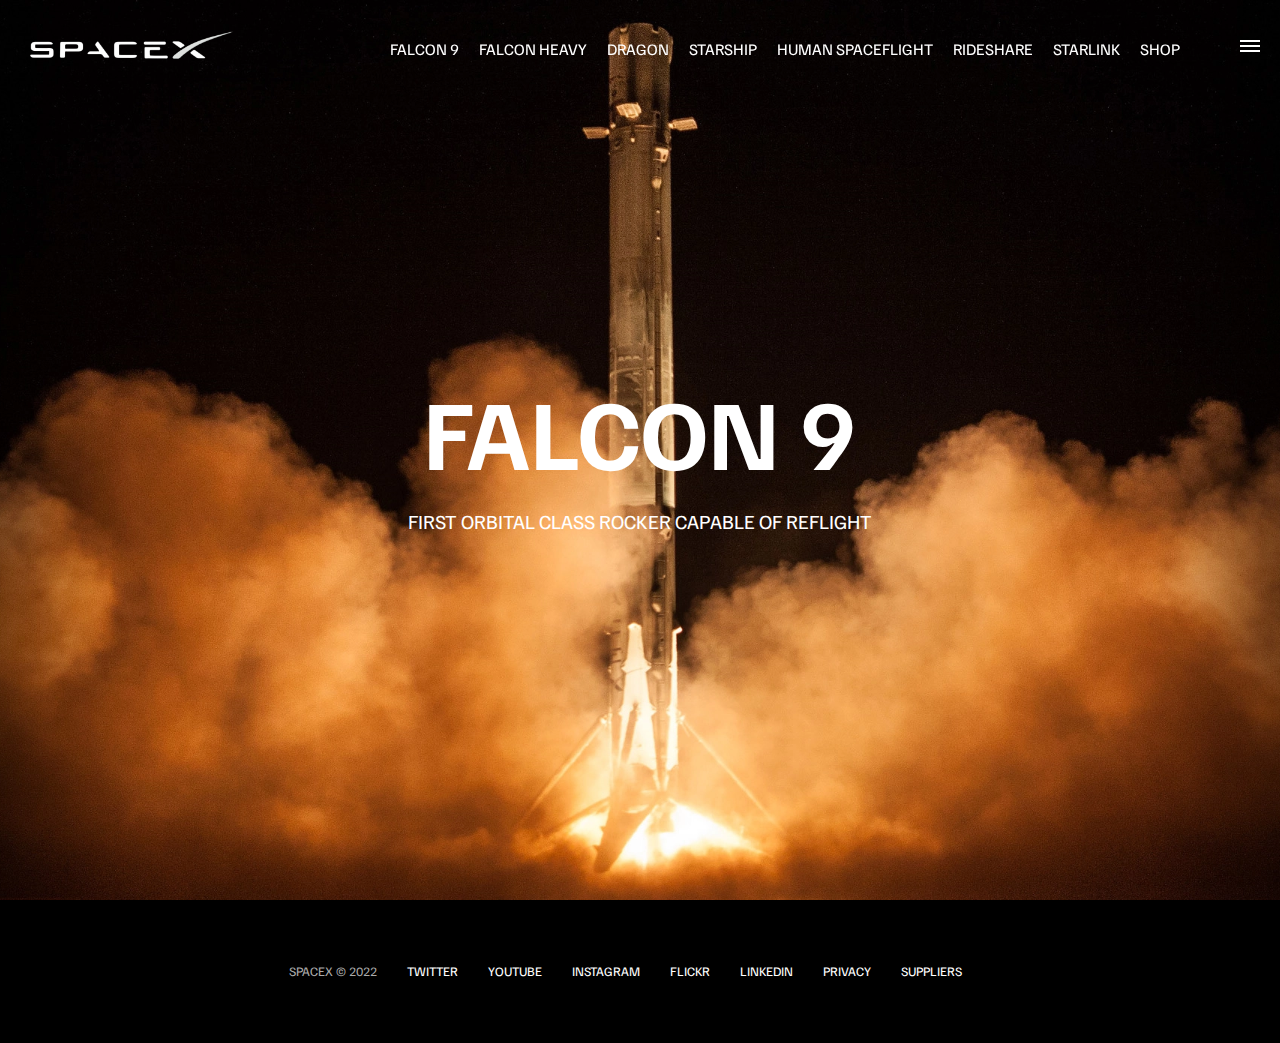
==== falcon9.html @ 278e70c5 "Inner page & Fade Animation" ====
<!DOCTYPE html>
<html lang="en">
    <head>
        <meta charset="UTF-8" />
        <meta http-equiv="X-UA-Compatible" content="IE=edge" />
        <meta name="viewport" content="width=device-width, initial-scale=1.0" />
        <!-- Title -->
        <title>Falcon 9</title>
        <!-- Stylesheets -->
        <link rel="stylesheet" href="./css/style.css" />
        <!-- Scripts -->
        <script src="./js/main.js" defer></script>
        <!-- GoogleFonts -->
        <link rel="preconnect" href="https://fonts.googleapis.com" />
        <link rel="preconnect" href="https://fonts.gstatic.com" crossorigin />
        <link
            href="https://fonts.googleapis.com/css2?family=Familjen+Grotesk:wght@400;600;700&display=swap"
            rel="stylesheet"
        />
    </head>
    <body>
        <div class="overlay"></div>
        <div class="mobile-main-menu">
            <ul>
                <li><a href="#">Mission</a></li>
                <li><a href="#">Launches</a></li>
                <li><a href="#">Careers</a></li>
                <li><a href="#">Updates</a></li>
                <li><a href="#">Shop</a></li>

                <li class="mobile-only"><a href="falcon9.html">Falcon 9</a></li>
                <li class="mobile-only">
                    <a href="falcon-heavy.html">Falcon Heavy</a>
                </li>
                <li class="mobile-only"><a href="dragon.html">Dragon</a></li>
                <li class="mobile-only"><a href="#.html">Starship</a></li>
                <li class="mobile-only">
                    <a href="#.html">Human Spaceflight</a>
                </li>
                <li class="mobile-only"><a href="#.html">Rideshare</a></li>
                <li class="mobile-only"><a href="#.html">Starlink</a></li>
            </ul>
        </div>
        <header class="main-header">
            <div class="logo">
                <a href="index.html">
                    <img src="./imgs/logo.png" alt="logo" />
                </a>
            </div>
            <nav class="desktop-main-menu">
                <ul>
                    <li><a href="falcon9.html">Falcon 9</a></li>
                    <li><a href="falcon-heavy.html">Falcon Heavy</a></li>
                    <li><a href="dragon.html">Dragon</a></li>
                    <li><a href="#.html">Starship</a></li>
                    <li><a href="#.html">Human Spaceflight</a></li>
                    <li><a href="#.html">Rideshare</a></li>
                    <li><a href="#.html">Starlink</a></li>
                    <li><a href="#.html">Shop</a></li>
                </ul>
            </nav>
        </header>
        <!-- Hamburger Menu -->
        <button id="menu-btn" class="hamburger" type="button">
            <span class="hamburger-top"></span>
            <span class="hamburger-middle"></span>
            <span class="hamburger-bottom"></span>
        </button>
        <!-- Falcon 9 Section -->
        <section class="section-animate bg-falcon-9"></section>
        <div class="section-inner-center">
            <h3>Falcon 9</h3>
            <p>First Orbital class rocker capable of reflight</p>
        </div>
        <footer>
            <ul>
                <li>SpaceX &copy; 2022</li>
                <li><a href="#">Twitter</a></li>
                <li><a href="#">Youtube</a></li>
                <li><a href="#">Instagram</a></li>
                <li><a href="#">Flickr</a></li>
                <li><a href="#">LinkedIn</a></li>
                <li><a href="#">Privacy</a></li>
                <li><a href="#">Suppliers</a></li>
            </ul>
        </footer>
    </body>
</html>
---- css/style.css ----
*,
*::after,
*::before {
    margin: 0;
    padding: 0;
    box-sizing: border-box;
    scroll-behavior: smooth;
}

body {
    font-family: "Familjen Grotesk", sans-serif;
    background: #000;
    color: #fff;
}

a {
    text-decoration: none;
    color: #fff;
}
ul {
    list-style: none;
}

/* Header / Navbar */

.main-header {
    position: fixed;
    top: 0;
    left: 0;
    width: 100%;
    z-index: 3;
    display: flex;
    justify-content: space-between;
    align-items: center;
    text-transform: uppercase;
    height: 100px;
    padding: 0 30px;
}
.logo {
    width: 210px;
    height: auto;
}
.logo img {
    display: block;
    height: auto;
    width: 100%;
}

/* Desktop menu */

.desktop-main-menu {
    margin-right: 50px;
}

.desktop-main-menu ul {
    display: flex;
}
.desktop-main-menu ul li {
    position: relative;
    margin-right: 20px;
    padding-bottom: 2px;
}

/* Menu item bottom animation */
.desktop-main-menu ul li a::after {
    content: "";
    position: absolute;
    bottom: 0;
    left: 0;
    width: 100%;
    height: 1px;
    background-color: #fff;
    transform: scaleX(0);
    transition: transform 0.6s cubic-bezier(0.075, 0.82, 0.165, 1);
    transform-origin: right center;
}
.desktop-main-menu ul li a:hover:after {
    transform: scaleX(1);
    cursor: pointer;
    transform-origin: left center;
    transition-duration: 0.4s;
}

/* Sections */

section {
    position: relative;
    height: 100vh;
    background-position: center center;
    background-repeat: no-repeat;
    background-size: cover;
    text-transform: uppercase;
}
.section-inner {
    position: absolute;
    bottom: 200px;
    left: 150px;
    max-width: 560px;
}

.section-inner h4 {
    font-size: 22px;
    margin-bottom: 5px;
    font-weight: 300;
    animation: fadeInUp 0.5s ease-in-out;
}
.section-inner h2 {
    font-size: 50px;
    font-weight: 700;
    margin-bottom: 20px;
    animation: fadeInUp 0.5s ease-in-out 0.2s;
    animation-fill-mode: both; /* stop from showing at start of animation. */
}
/* Background Images */

.section-a {
    background-image: url(../imgs/section-a.webp);
}
.section-b {
    background-image: url(../imgs/section-b.webp);
}
.section-c {
    background-image: url(../imgs/section-c.webp);
}
.section-d {
    background-image: url(../imgs/section-d.webp);
}
.section-e {
    background-image: url(../imgs/section-e.webp);
}
.section-f {
    background-image: url(../imgs/section-f.webp);
}
.section-inner a {
    animation: fadeInUp 0.5s ease-in-out 0.4s;
    animation-fill-mode: both; /* stop from showing at start of animation. */
}

/* Btn */

.btn {
    position: relative;
    display: inline-block;
    cursor: pointer;
    text-align: center;
    min-width: 130px;
    padding: 15px 50px;
    margin-top: 10px;
    border: 2px solid #fff;
    text-transform: uppercase;
    font-weight: bold;
    overflow: hidden;
    z-index: 2;
}
.btn:hover span {
    color: #000;
}

.btn .hover {
    position: absolute;
    top: 0;
    left: 0;
    width: 100%;
    height: 100%;
    background-color: #fff;
    color: #000;
    z-index: -1;
    transform: translateY(100%);
    transition: transform 0.6s cubic-bezier(0.075, 0.82, 0.165, 1);
}
.btn:hover .hover {
    transform: translateY(0);
}
/* Scrool arrow */
.scroll-arrow {
    position: absolute;
    bottom: 50px;
    left: 50%;
    transform: translateX(50%);
    animation: fadeBounce 2s infinite;
}
footer {
    position: relative;
    padding: 55px 0;
}

footer ul {
    display: flex;
    justify-content: center;
    align-items: center;
    flex-wrap: wrap;
}
footer ul li {
    margin-right: 30px;
    color: #aaa;
    text-transform: uppercase;
    font-size: 13px;
    line-height: 2.5;
}

footer ul li a {
    color: #fff;
    transition: color 0.6s;
}

footer ul li a:hover {
    color: #aaa;
}

/* Hamburger Menu */
.hamburger {
    position: fixed;
    top: 40px;
    right: 20px;
    z-index: 10;
    cursor: pointer;
    width: 20px;
    height: 20px;
    background: none;
    border: none;
}
.hamburger-top,
.hamburger-middle,
.hamburger-bottom {
    position: absolute;
    width: 20px;
    height: 2px;
    top: 0;
    left: 0;
    background: #fff;
    transition: all 0.5s;
}
.hamburger-middle {
    transform: translateY(5px);
}

.hamburger-bottom {
    transform: translatey(10px);
}
/* Transition hamburger to X when open*/
.open {
    transform: rotate(-90deg) translateX(2px);
}
.open .hamburger-top {
    transform: rotate(45deg) translateY(6px) translateX(6px);
}
.open .hamburger-middle {
    display: none;
}
.open .hamburger-bottom {
    transform: rotate(-45deg) translateY(6px) translateX(-6px);
}
/* Overlay */

.overlay.show {
    position: fixed;
    left: 0;
    top: 0;
    width: 100%;
    height: 100%;
    background-color: rgba(0, 0, 0, 0.5);
    z-index: 3;
    transition: 0.3s cubic-bezier(0.075, 0.82, 0.165, 1);
}

/* Hide mobile main menu items */
.mobile-only {
    display: none;
}

/* mobile menu */
.mobile-main-menu {
    position: fixed;
    top: 0;
    right: 0;
    width: 350px;
    height: 100%;
    z-index: 4;
    background: #000;
    display: flex;
    align-items: center;
    justify-content: center;
    transform: translatex(100%);
    transition: transform 0.6s cubic-bezier(0.075, 0.82, 0.165, 1);
}
/* Bring menu from right */

.show-menu {
    transform: translateX(0);
}
.mobile-main-menu ul {
    display: flex;
    flex-direction: column;
    align-items: end;
    justify-content: center;
    padding: 50px;
    width: 100%;
}
.mobile-main-menu ul li {
    font-size: 18px;
    text-transform: uppercase;
    margin-bottom: 20px;
    border-bottom: 1px dotted #555;
    width: 100%;
    text-align: right;
    padding-bottom: 8px;
}

.mobile-main-menu ul li a {
    color: #fff;
    transition: color 0.6s;
}
.mobile-main-menu ul li a:hover {
    color: #aaa;
}
/* Inner Pages */

.bg-falcon-9 {
    background-image: url("../imgs/falcon-9.webp");
}

.section-animate {
    animation: fadeIn 2s ease-in-out;
}
.section-inner-center {
    position: absolute;
    top: 50%;
    left: 50%;
    transform: translate(-50%, -50%);
    text-transform: uppercase;
    text-align: center;
}
.section-inner-center h3 {
    font-size: 100px;
    margin-bottom: 15px;
    animation: fadeInUp 0.8s ease-in-out;
}

.section-inner-center p {
    font-size: 20px;
    animation: fadeInUp 0.5s ease-in-out .5s;
    animation-fill-mode: both;
}
/* Animations */

@keyframes fadeIn {
    0% {
        opacity: 0;
    }
    100% {
        opacity: 1;
    }
}
@keyframes fadeInUp {
    0% {
        opacity: 0;
        transform: translateY(140px);
    }
    100% {
        opacity: 1;
        transform: translateY(0);
    }
}

@keyframes fadeBounce {
    0%,
    20%,
    50%,
    80%,
    100% {
        opacity: 0;
        transform: translateY(-20px);
    }
    40% {
        opacity: 1;
        transform: translatey(0);
    }
}

/* Media Queries */

@media (max-width: 600px) {
    .logo {
        width: 150px;
        margin: auto;
    }

    .section-inner {
        bottom: 75px;
        left: 20px;
    }
    .section-inner h2 {
        font-size: 40px;
    }

    footer ul li:first-child {
        position: absolute;
        top: 30px;
        left: 50%;
        transform: translate(-50%, -50%);
    }

    footer ul li {
        margin-right: 15px;
    }
}

@media (max-width: 960px) {
    /* Hide desktop menu */
    .desktop-main-menu {
        display: none;
    }
    .mobile-only {
        display: block;
    }
}
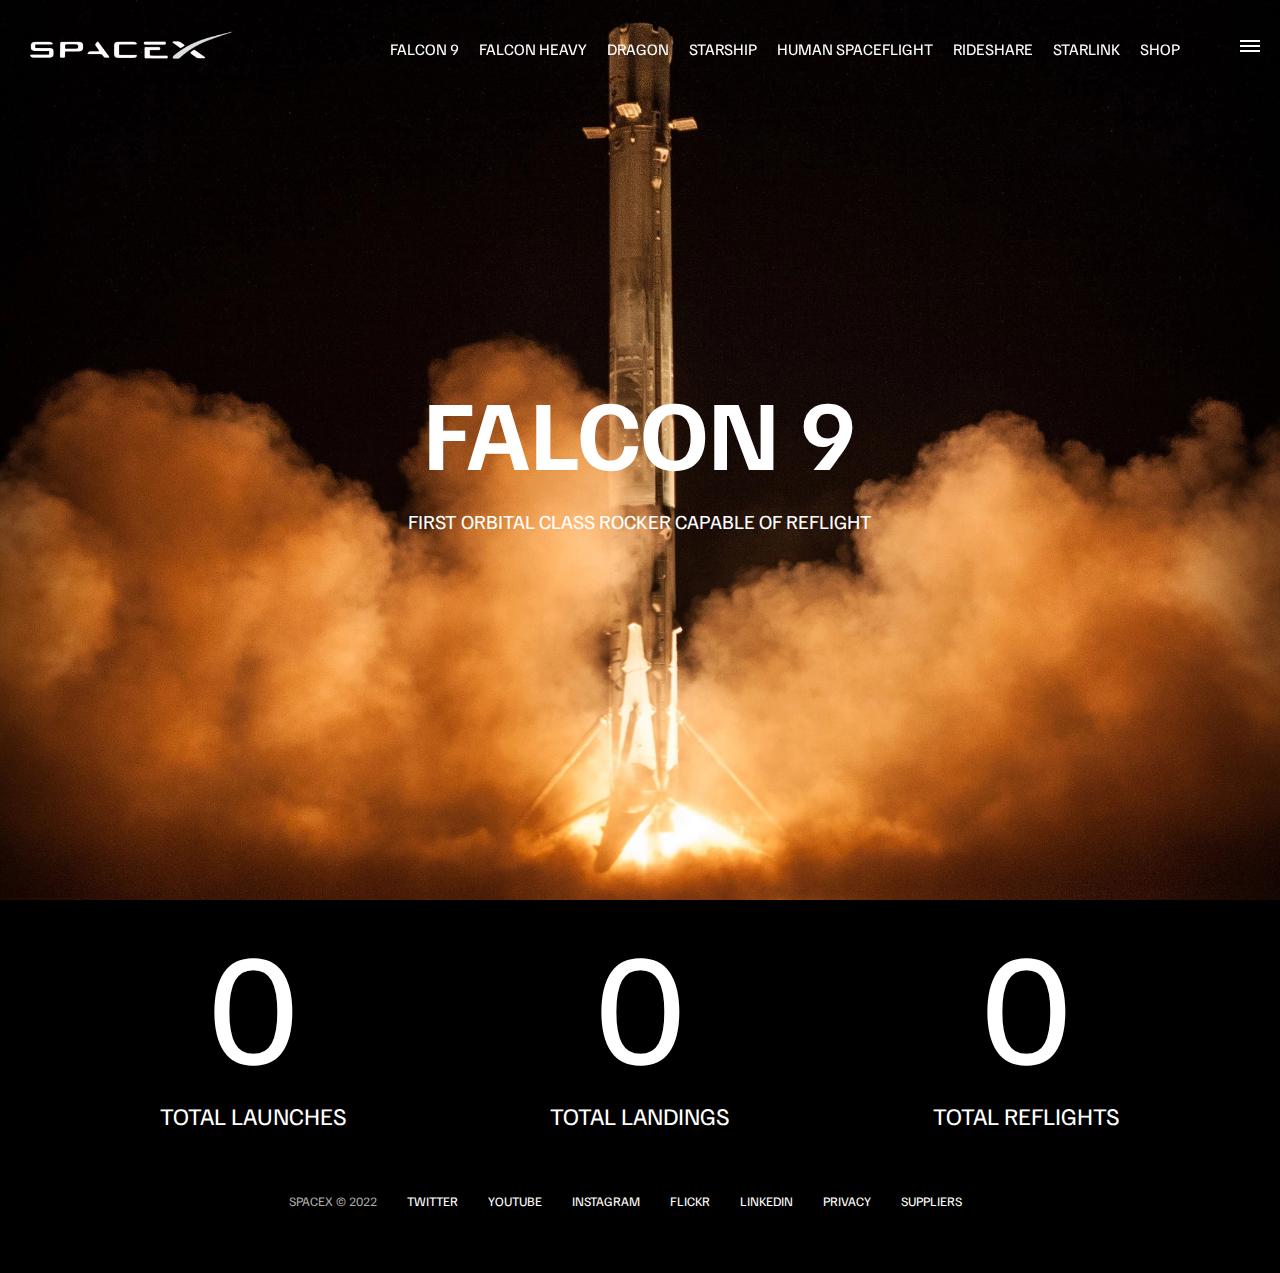
==== commit 732f27ba: "Stat counter JavaScript" ====
--- a/falcon9.html
+++ b/falcon9.html
@@ -72,6 +72,20 @@
             <h3>Falcon 9</h3>
             <p>First Orbital class rocker capable of reflight</p>
         </div>
+        <div class="stats">
+            <div>
+                <span class="counter" data-target="3">0</span>
+                <h4>Total Launches</h4>
+            </div>
+            <div>
+                <span class="counter" data-target="7">0</span>
+                <h4>Total Landings</h4>
+            </div>
+            <div>
+                <span class="counter" data-target="4">0</span>
+                <h4>Total Reflights</h4>
+            </div>
+        </div>
         <footer>
             <ul>
                 <li>SpaceX &copy; 2022</li>
--- a/css/style.css
+++ b/css/style.css
@@ -27,13 +27,16 @@
     position: fixed;
     top: 0;
     left: 0;
-    width: 100%;
-    z-index: 3;
+
+    width: 100%;
+    height: 100px;
+
     display: flex;
     justify-content: space-between;
     align-items: center;
-    text-transform: uppercase;
-    height: 100px;
+
+    z-index: 3;
+    text-transform: uppercase;
     padding: 0 30px;
 }
 .logo {
@@ -338,8 +341,27 @@
 
 .section-inner-center p {
     font-size: 20px;
-    animation: fadeInUp 0.5s ease-in-out .5s;
+    animation: fadeInUp 0.5s ease-in-out 0.5s;
     animation-fill-mode: both;
+}
+
+/* Stats */
+
+.stats {
+    max-width: 960px;
+    margin: 0 auto;
+    display: flex;
+    align-items: center;
+    justify-content: space-between;
+    text-align: center;
+    text-transform: uppercase;
+}
+.stats div span {
+    font-size: 160px;
+}
+.stats div h4 {
+    font-size: 24px;
+    font-weight: 300;
 }
 /* Animations */
 
